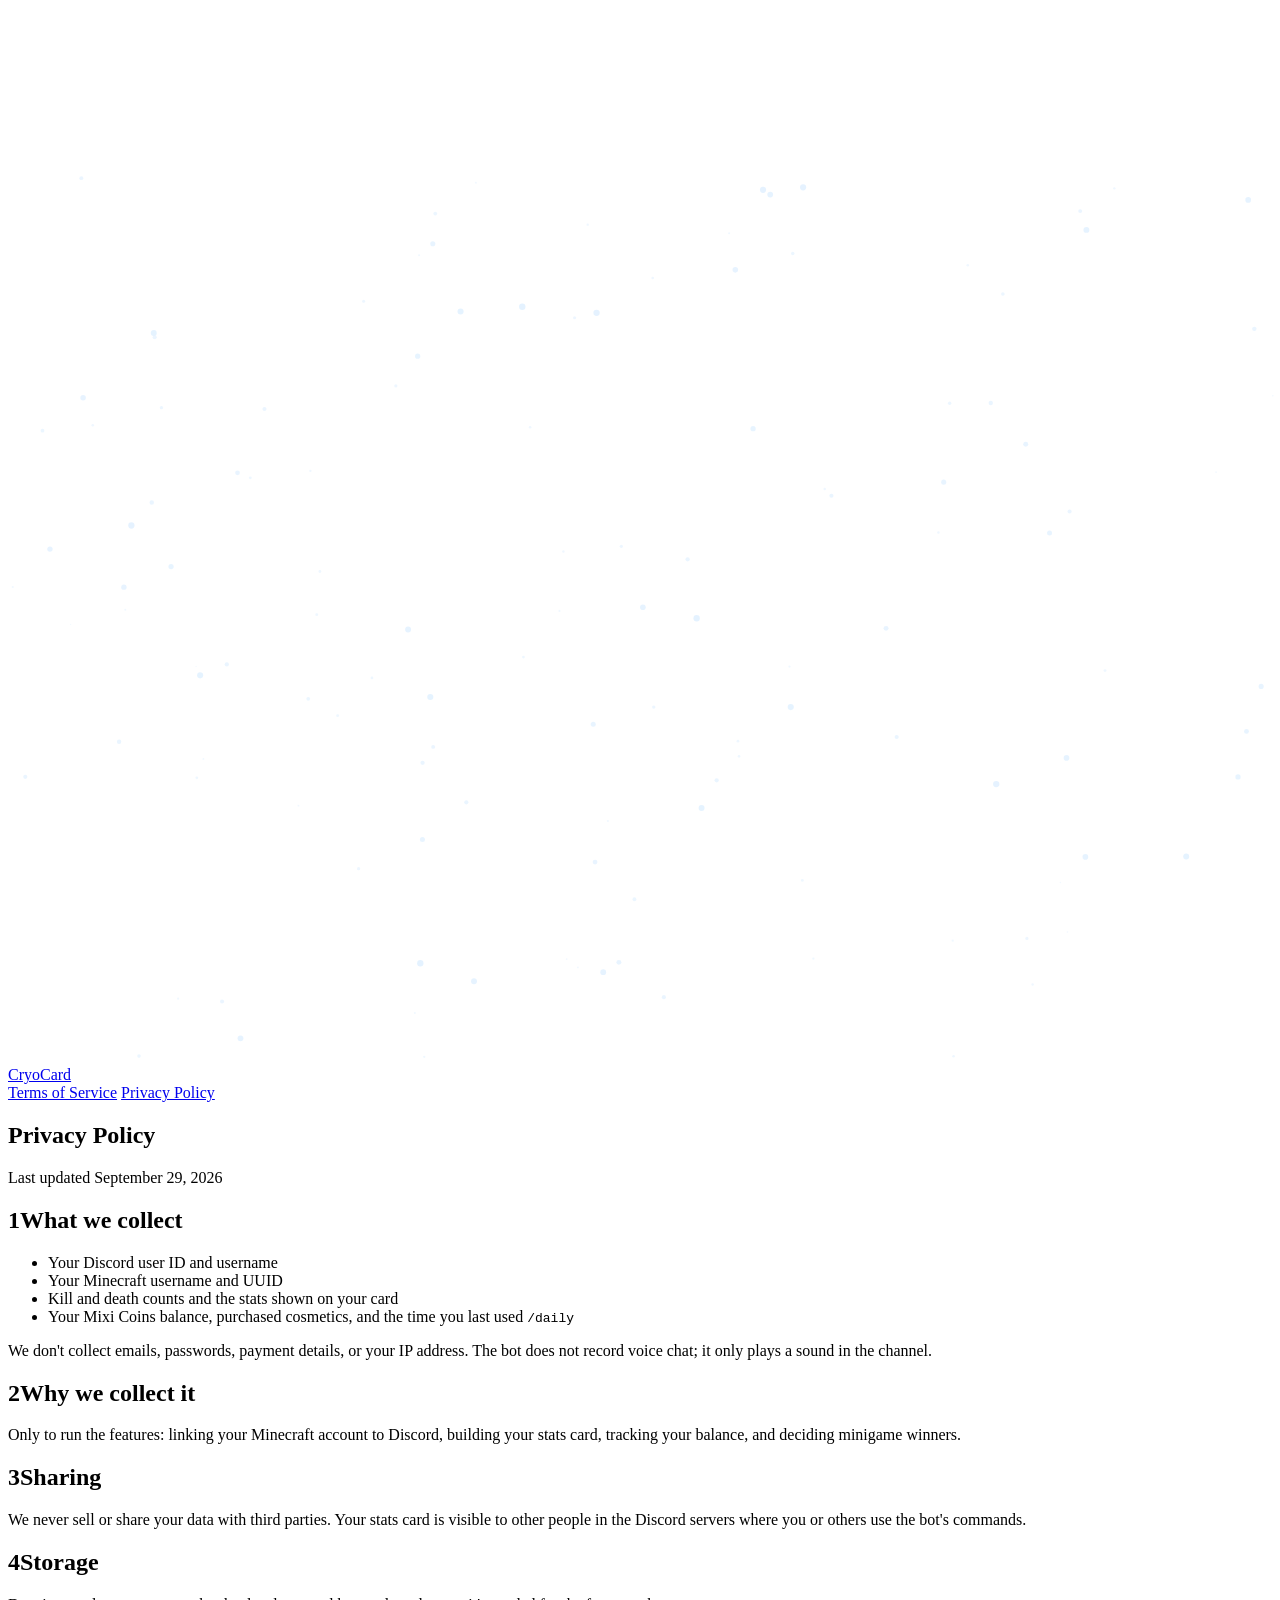
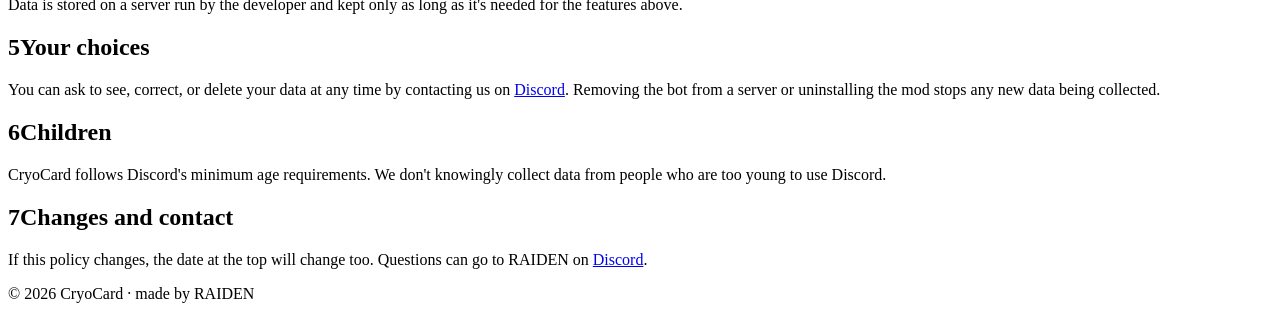
==== privacy.html @ 2813d17c "Add files via upload" ====
<!DOCTYPE html>
<html lang="en">
<head>
<meta charset="utf-8">
<meta name="viewport" content="width=device-width, initial-scale=1">
<title>Privacy Policy · CryoCard</title>
<meta name="description" content="CryoCard Privacy Policy">
<link rel="icon" href="icon.png">
<link rel="preconnect" href="https://fonts.googleapis.com">
<link rel="preconnect" href="https://fonts.gstatic.com" crossorigin>
<link href="https://fonts.googleapis.com/css2?family=Sora:wght@300;400;600;800&display=swap" rel="stylesheet">
<link rel="stylesheet" href="style.css">
</head>
<body class="privacy">
<video id="bg" autoplay muted loop playsinline preload="auto" poster="icon.png">
  <source src="banner.mp4" type="video/mp4">
</video>
<div class="veil"></div>
<canvas id="snow" aria-hidden="true"></canvas>

<header class="top">
  <a class="brand" href="index.html"><img src="icon.png" alt="">CryoCard</a>
  <nav>
    <a href="terms.html">Terms of Service</a>
    <a href="privacy.html" class="on">Privacy Policy</a>
  </nav>
</header>

<main>
<article class='panel'><h1>Privacy Policy</h1><p class='date'>Last updated September 29, 2026</p>
<section><h2><span>1</span>What we collect</h2><ul><li>Your Discord user ID and username</li><li>Your Minecraft username and UUID</li><li>Kill and death counts and the stats shown on your card</li><li>Your Mixi Coins balance, purchased cosmetics, and the time you last used <code>/daily</code></li></ul><p>We don't collect emails, passwords, payment details, or your IP address. The bot does not record voice chat; it only plays a sound in the channel.</p></section>
<section><h2><span>2</span>Why we collect it</h2><p>Only to run the features: linking your Minecraft account to Discord, building your stats card, tracking your balance, and deciding minigame winners.</p></section>
<section><h2><span>3</span>Sharing</h2><p>We never sell or share your data with third parties. Your stats card is visible to other people in the Discord servers where you or others use the bot's commands.</p></section>
<section><h2><span>4</span>Storage</h2><p>Data is stored on a server run by the developer and kept only as long as it's needed for the features above.</p></section>
<section><h2><span>5</span>Your choices</h2><p>You can ask to see, correct, or delete your data at any time by contacting us on <a href='https://discord.gg/uucayX6S57'>Discord</a>. Removing the bot from a server or uninstalling the mod stops any new data being collected.</p></section>
<section><h2><span>6</span>Children</h2><p>CryoCard follows Discord's minimum age requirements. We don't knowingly collect data from people who are too young to use Discord.</p></section>
<section><h2><span>7</span>Changes and contact</h2><p>If this policy changes, the date at the top will change too. Questions can go to RAIDEN on <a href='https://discord.gg/uucayX6S57'>Discord</a>.</p></section>
</article>
</main>

<footer>&copy; 2026 CryoCard &middot; made by RAIDEN</footer>
<script src="script.js"></script>
</body>
</html>
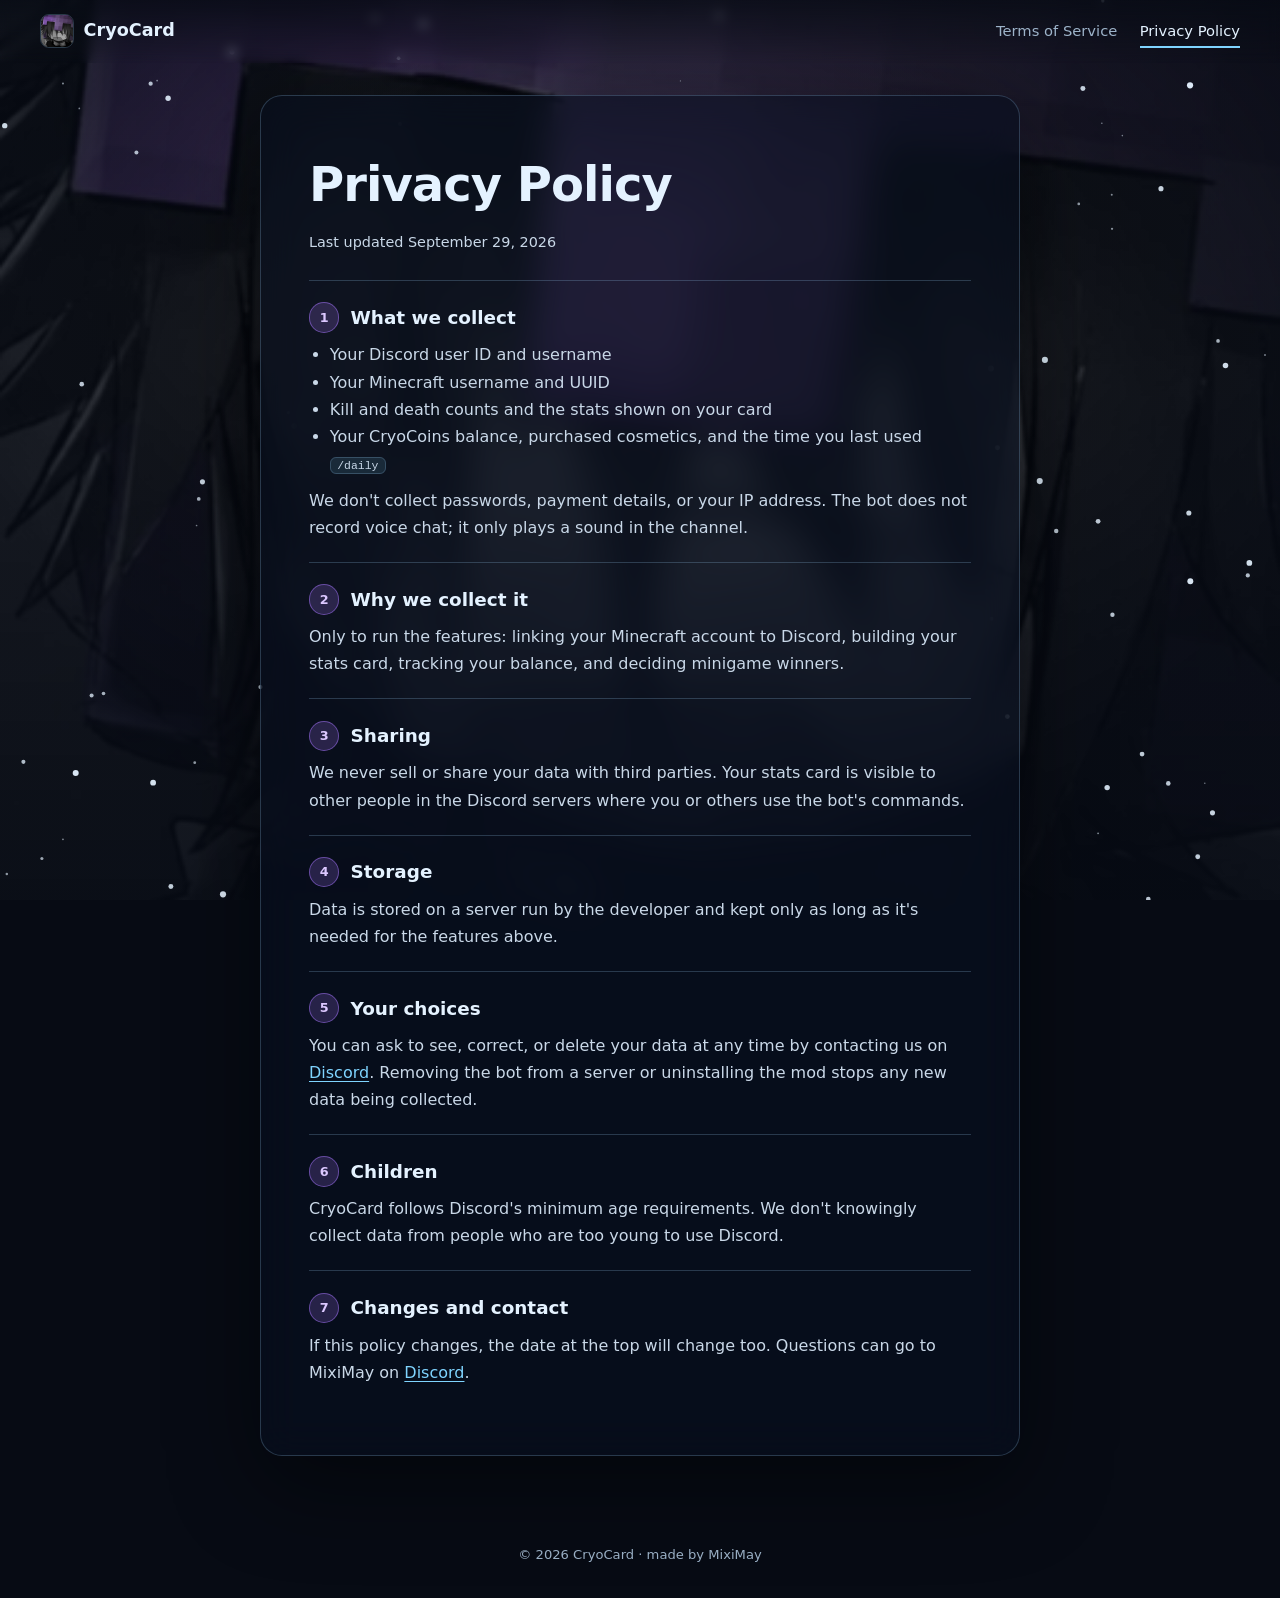
==== commit dd49f747: "Update privacy.html" ====
--- a/privacy.html
+++ b/privacy.html
@@ -28,17 +28,17 @@
 
 <main>
 <article class='panel'><h1>Privacy Policy</h1><p class='date'>Last updated September 29, 2026</p>
-<section><h2><span>1</span>What we collect</h2><ul><li>Your Discord user ID and username</li><li>Your Minecraft username and UUID</li><li>Kill and death counts and the stats shown on your card</li><li>Your Mixi Coins balance, purchased cosmetics, and the time you last used <code>/daily</code></li></ul><p>We don't collect emails, passwords, payment details, or your IP address. The bot does not record voice chat; it only plays a sound in the channel.</p></section>
+<section><h2><span>1</span>What we collect</h2><ul><li>Your Discord user ID and username</li><li>Your Minecraft username and UUID</li><li>Kill and death counts and the stats shown on your card</li><li>Your CryoCoins balance, purchased cosmetics, and the time you last used <code>/daily</code></li></ul><p>We don't collect passwords, payment details, or your IP address. The bot does not record voice chat; it only plays a sound in the channel.</p></section>
 <section><h2><span>2</span>Why we collect it</h2><p>Only to run the features: linking your Minecraft account to Discord, building your stats card, tracking your balance, and deciding minigame winners.</p></section>
 <section><h2><span>3</span>Sharing</h2><p>We never sell or share your data with third parties. Your stats card is visible to other people in the Discord servers where you or others use the bot's commands.</p></section>
 <section><h2><span>4</span>Storage</h2><p>Data is stored on a server run by the developer and kept only as long as it's needed for the features above.</p></section>
-<section><h2><span>5</span>Your choices</h2><p>You can ask to see, correct, or delete your data at any time by contacting us on <a href='https://discord.gg/uucayX6S57'>Discord</a>. Removing the bot from a server or uninstalling the mod stops any new data being collected.</p></section>
+<section><h2><span>5</span>Your choices</h2><p>You can ask to see, correct, or delete your data at any time by contacting us on <a href='https://discord.gg/thkyaCtEZn'>Discord</a>. Removing the bot from a server or uninstalling the mod stops any new data being collected.</p></section>
 <section><h2><span>6</span>Children</h2><p>CryoCard follows Discord's minimum age requirements. We don't knowingly collect data from people who are too young to use Discord.</p></section>
-<section><h2><span>7</span>Changes and contact</h2><p>If this policy changes, the date at the top will change too. Questions can go to RAIDEN on <a href='https://discord.gg/uucayX6S57'>Discord</a>.</p></section>
+<section><h2><span>7</span>Changes and contact</h2><p>If this policy changes, the date at the top will change too. Questions can go to MixiMay on <a href='https://discord.gg/kxkx8wE3rk'>Discord</a>.</p></section>
 </article>
 </main>
 
-<footer>&copy; 2026 CryoCard &middot; made by RAIDEN</footer>
+<footer>&copy; 2026 CryoCard &middot; made by MixiMay</footer>
 <script src="script.js"></script>
 </body>
 </html>
--- a/style.css
+++ b/style.css
@@ -0,0 +1,88 @@
+:root{
+  --night:#070b14; --frost:#e4f2ff; --ice:#7fd4ff; --violet:#a877ff; --mute:#9db3c9;
+  --glass:rgba(9,15,30,.62); --line:rgba(160,215,255,.22);
+}
+*{box-sizing:border-box;margin:0}
+html{scroll-behavior:smooth}
+body{
+  font-family:'Sora',system-ui,sans-serif; color:var(--frost); background:var(--night);
+  min-height:100vh; line-height:1.7; -webkit-font-smoothing:antialiased;
+}
+a{color:var(--ice);text-underline-offset:3px}
+a:hover{color:#fff}
+:focus-visible{outline:2px solid var(--violet);outline-offset:3px;border-radius:6px}
+
+/* background video + veil */
+#bg{position:fixed;inset:0;width:100%;height:100%;object-fit:cover;z-index:-3}
+.veil{
+  position:fixed;inset:0;z-index:-2;
+  background:
+    radial-gradient(ellipse at 50% 30%,rgba(7,11,20,.15),rgba(7,11,20,.78) 75%),
+    linear-gradient(180deg,rgba(7,11,20,.55),rgba(7,11,20,.25) 40%,rgba(7,11,20,.8));
+}
+#snow{position:fixed;inset:0;width:100%;height:100%;z-index:-1;pointer-events:none}
+
+/* header */
+.top{
+  position:sticky;top:0;z-index:5;display:flex;justify-content:space-between;align-items:center;
+  gap:1rem;flex-wrap:wrap;padding:.9rem clamp(1rem,4vw,2.5rem);
+  background:linear-gradient(180deg,rgba(7,11,20,.7),transparent);backdrop-filter:blur(6px);
+}
+.brand{display:flex;align-items:center;gap:.6rem;font-weight:800;font-size:1.1rem;color:var(--frost);text-decoration:none}
+.brand img{width:34px;height:34px;border-radius:9px;border:1px solid var(--line)}
+nav{display:flex;gap:1.4rem}
+nav a{color:var(--mute);text-decoration:none;font-size:.92rem;padding:.2rem 0;border-bottom:2px solid transparent;transition:color .25s,border-color .25s}
+nav a:hover,nav a.on{color:var(--frost);border-color:var(--ice)}
+
+/* hero */
+.hero{min-height:calc(100vh - 140px);display:grid;place-content:center;justify-items:center;text-align:center;padding:2rem 1rem;gap:1rem}
+.icon{
+  width:clamp(120px,22vw,190px);aspect-ratio:1;object-fit:cover;border-radius:28px;
+  border:1px solid var(--line);
+  box-shadow:0 0 0 6px rgba(127,212,255,.08),0 20px 70px rgba(168,119,255,.35);
+  animation:float 6s ease-in-out infinite; transition:transform .15s ease-out;
+}
+@keyframes float{50%{translate:0 -12px}}
+h1#title{font-size:clamp(2.8rem,10vw,6rem);font-weight:800;letter-spacing:-.03em;line-height:1.05;display:flex}
+#title span{
+  display:inline-block;opacity:0;transform:translateY(40px) rotate(6deg);filter:blur(8px);
+  animation:drop .8s cubic-bezier(.2,.9,.2,1) forwards;
+  background:linear-gradient(180deg,#fff,var(--ice));-webkit-background-clip:text;background-clip:text;color:transparent;
+}
+@keyframes drop{to{opacity:1;transform:none;filter:none}}
+.tag{color:var(--mute);font-size:clamp(1rem,2.4vw,1.25rem);font-weight:300;max-width:34ch}
+.cta{display:flex;gap:.9rem;flex-wrap:wrap;justify-content:center;margin-top:.6rem}
+.btn{
+  padding:.8rem 1.5rem;border-radius:999px;text-decoration:none;font-weight:600;font-size:.95rem;color:#07101d;
+  background:linear-gradient(135deg,var(--ice),#bfe9ff);transition:transform .2s,box-shadow .2s;
+}
+.btn:hover{transform:translateY(-3px);box-shadow:0 10px 30px rgba(127,212,255,.4);color:#07101d}
+.btn.ghost{background:transparent;color:var(--frost);border:1px solid var(--line)}
+.btn.ghost:hover{background:rgba(127,212,255,.1);color:#fff}
+
+/* legal panel */
+.panel{
+  width:min(760px,calc(100% - 2rem));margin:2rem auto 4rem;padding:clamp(1.4rem,4vw,3rem);
+  background:var(--glass);border:1px solid var(--line);border-radius:22px;
+  backdrop-filter:blur(18px) saturate(140%);box-shadow:0 30px 90px rgba(0,0,0,.45);
+}
+.panel h1{font-size:clamp(2rem,5vw,3rem);font-weight:800;letter-spacing:-.02em}
+.date{color:var(--mute);font-size:.9rem;margin:.3rem 0 1.6rem;font-weight:300}
+.panel section{padding:1.3rem 0;border-top:1px solid var(--line)}
+.panel h2{font-size:1.15rem;font-weight:600;display:flex;align-items:center;gap:.7rem;margin-bottom:.5rem}
+.panel h2 span{
+  display:grid;place-items:center;width:1.9rem;height:1.9rem;border-radius:50%;font-size:.8rem;
+  background:rgba(168,119,255,.2);border:1px solid rgba(168,119,255,.5);color:#dcc8ff;flex:none;
+}
+.panel p,.panel li{color:#c9d8e8;font-weight:300;max-width:68ch}
+.panel p+ul,.panel ul+p{margin-top:.6rem}
+.panel ul{padding-left:1.3rem}
+.panel strong{color:#fff;font-weight:600}
+code{background:rgba(127,212,255,.12);border:1px solid var(--line);padding:.05rem .4rem;border-radius:6px;font-size:.88em}
+footer{text-align:center;color:var(--mute);font-size:.82rem;padding:1.5rem 1rem 2rem}
+
+@media (prefers-reduced-motion:reduce){
+  .icon{animation:none}
+  #title span{animation:none;opacity:1;transform:none;filter:none}
+  html{scroll-behavior:auto}
+}
